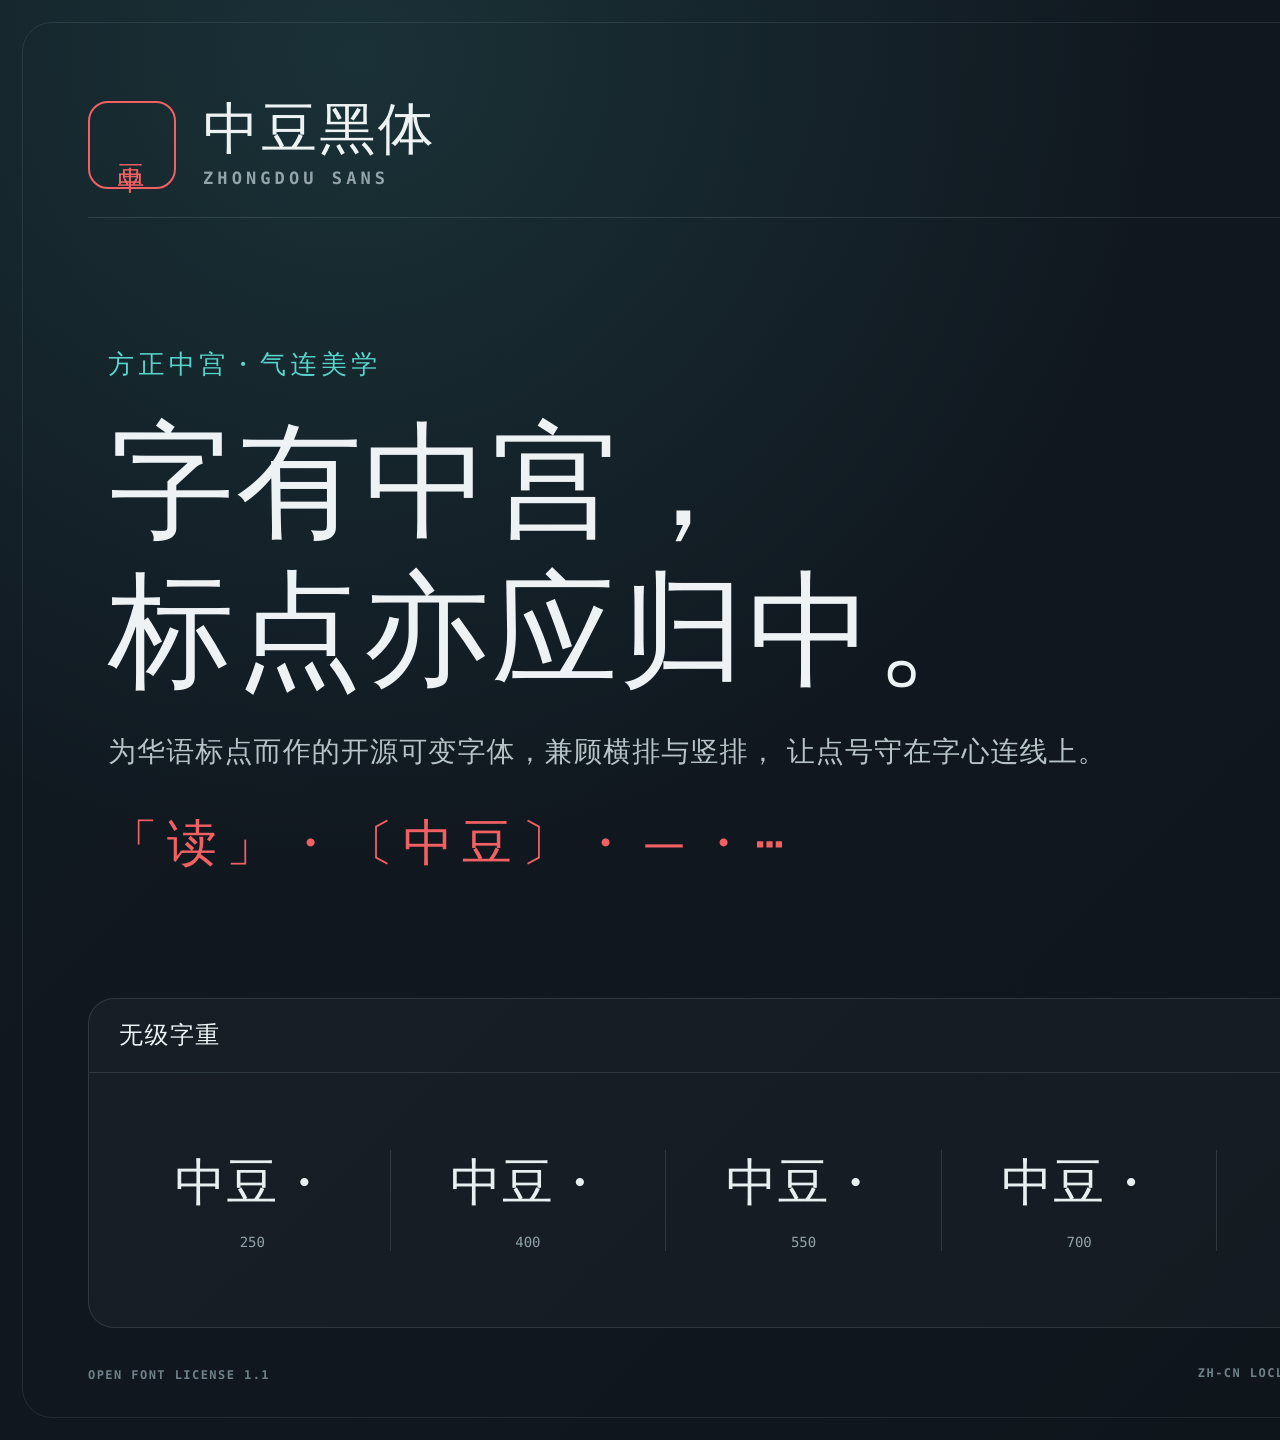
==== demo/index.html @ 7cc7fd5e "Automate demo image generation" ====
<!doctype html>
<html lang="zh-CN">
  <head>
    <meta charset="utf-8" />
    <meta name="viewport" content="width=device-width, initial-scale=1" />
    <title>中豆黑体字样</title>
    <link rel="stylesheet" href="./style.css" />
  </head>
  <body>
    <main id="demo" aria-label="中豆黑体自动生成字样">
      <header class="masthead">
        <div class="identity">
          <div class="seal" aria-hidden="true">中豆</div>
          <div>
            <h1>中豆黑体</h1>
            <p>ZHONGDOU SANS</p>
          </div>
        </div>
        <div class="edition">VARIABLE FONT・250—900</div>
      </header>

      <section class="hero">
        <div class="hero-copy">
          <p class="kicker">方正中宫・气连美学</p>
          <h2>字有中宫，<br />标点亦应归中。</h2>
          <p class="lede">
            为华语标点而作的开源可变字体，兼顾横排与竖排，
            让点号守在字心连线上。
          </p>
          <div class="symbol-line" aria-label="大挪移标点示例">
            「读」・〔中豆〕・⸺・⋯
          </div>
        </div>

        <div class="vertical-card">
          <div class="card-label">VERT・ZHS</div>
          <div class="vertical-grid" aria-hidden="true"></div>
          <p class="vertical-copy">
            天地有正气，杂然赋流形。下则为河岳，上则为日星。
          </p>
          <div class="vertical-note">居中点号・直角引号・龟甲括</div>
        </div>
      </section>

      <section class="showcase">
        <article class="weight-card">
          <div class="card-heading">
            <span>无级字重</span>
            <small>WEIGHT AXIS</small>
          </div>
          <div class="weight-row">
            <div style="--weight: 250"><b>中豆・</b><span>250</span></div>
            <div style="--weight: 400"><b>中豆・</b><span>400</span></div>
            <div style="--weight: 550"><b>中豆・</b><span>550</span></div>
            <div style="--weight: 700"><b>中豆・</b><span>700</span></div>
            <div style="--weight: 900"><b>中豆・</b><span>900</span></div>
          </div>
        </article>

        <article class="feature-card">
          <div class="card-heading">
            <span>标点变体</span>
            <small>OPENTYPE</small>
          </div>
          <div class="feature-row">
            <div>
              <small>居中・SS01</small>
              <p class="centered">，。！？：；、．</p>
            </div>
            <div>
              <small>蝌蚪・SS02</small>
              <p class="tadpole">，；「逗」</p>
            </div>
          </div>
        </article>
      </section>

      <footer>
        <span>OPEN FONT LICENSE 1.1</span>
        <span>ZH-CN LOCL・VERT・SS01・SS02・DLIG</span>
        <span>中外文混排</span>
      </footer>
    </main>
  </body>
</html>
---- demo/style.css ----
@font-face {
  font-family: "Zhongdou Demo";
  src: url("../build/ZhongdouSansVF.ttf") format("truetype-variations");
  font-style: normal;
  font-weight: 250 900;
  font-display: block;
}

:root {
  color-scheme: dark;
  --paper: #10161d;
  --paper-deep: #090d12;
  --ink: #edf3f5;
  --muted: #92a3aa;
  --cyan: #58d4cb;
  --red: #f16062;
  --line: rgba(199, 225, 228, 0.14);
  --font: "Zhongdou Demo", "Source Han Sans SC", sans-serif;
}

* {
  box-sizing: border-box;
}

html,
body {
  width: 2560px;
  height: 1440px;
  margin: 0;
  overflow: hidden;
  background: var(--paper-deep);
}

body {
  font-family: var(--font);
  color: var(--ink);
  text-rendering: geometricPrecision;
  font-synthesis: none;
}

#demo {
  position: relative;
  width: 2560px;
  height: 1440px;
  padding: 72px 88px 58px;
  overflow: hidden;
  background:
    radial-gradient(circle at 14% 4%, rgba(88, 212, 203, 0.13), transparent 31%),
    radial-gradient(circle at 92% 92%, rgba(241, 96, 98, 0.11), transparent 30%),
    linear-gradient(135deg, #111a22 0%, var(--paper) 56%, #0c1117 100%);
}

#demo::before {
  position: absolute;
  inset: 22px;
  border: 1px solid rgba(199, 225, 228, 0.1);
  border-radius: 30px;
  content: "";
  pointer-events: none;
}

.masthead,
.hero,
.showcase,
footer {
  position: relative;
  z-index: 1;
}

.masthead {
  display: flex;
  align-items: center;
  justify-content: space-between;
  height: 146px;
  border-bottom: 1px solid var(--line);
}

.identity {
  display: flex;
  align-items: center;
  gap: 27px;
}

.seal {
  display: grid;
  width: 88px;
  height: 88px;
  place-items: center;
  border: 2px solid var(--red);
  border-radius: 20px;
  color: var(--red);
  font-size: 27px;
  font-weight: 700;
  letter-spacing: -0.12em;
  writing-mode: vertical-rl;
}

h1,
.identity p,
.kicker,
.lede,
.symbol-line,
.vertical-copy,
.vertical-note,
.weight-row p,
footer {
  margin: 0;
}

h1 {
  font-size: 56px;
  font-weight: 650;
  line-height: 1;
  letter-spacing: 0.04em;
}

.identity p {
  margin-top: 12px;
  color: var(--muted);
  font-family: ui-monospace, "DejaVu Sans Mono", monospace;
  font-size: 17px;
  font-weight: 600;
  letter-spacing: 0.24em;
}

.edition,
.card-label {
  border: 1px solid rgba(88, 212, 203, 0.38);
  border-radius: 999px;
  color: var(--cyan);
  font-family: ui-monospace, "DejaVu Sans Mono", monospace;
  font-size: 17px;
  font-weight: 700;
  letter-spacing: 0.12em;
}

.edition {
  padding: 15px 23px 14px;
}

.hero {
  display: grid;
  grid-template-columns: minmax(0, 1fr) 650px;
  gap: 78px;
  height: 780px;
  padding: 66px 0 58px;
}

.hero-copy {
  display: flex;
  min-width: 0;
  flex-direction: column;
  justify-content: center;
  padding-left: 20px;
}

.kicker {
  color: var(--cyan);
  font-size: 26px;
  font-weight: 560;
  letter-spacing: 0.17em;
}

h2 {
  margin: 26px 0 22px;
  font-size: 126px;
  font-weight: 610;
  letter-spacing: 0.015em;
  line-height: 1.18;
}

.lede {
  max-width: 1280px;
  color: #b6c3c7;
  font-size: 28px;
  font-weight: 380;
  letter-spacing: 0.04em;
  line-height: 1.75;
}

.symbol-line {
  margin-top: 34px;
  color: var(--red);
  font-size: 50px;
  font-weight: 560;
  letter-spacing: 0.18em;
}

.vertical-card {
  position: relative;
  overflow: hidden;
  border: 1px solid rgba(199, 225, 228, 0.16);
  border-radius: 30px;
  background: linear-gradient(145deg, rgba(255, 255, 255, 0.055), rgba(255, 255, 255, 0.018));
  box-shadow: 0 30px 100px rgba(0, 0, 0, 0.22);
}

.card-label {
  position: absolute;
  top: 24px;
  left: 26px;
  z-index: 2;
  padding: 10px 16px 9px;
  font-size: 14px;
}

.vertical-grid {
  position: absolute;
  inset: 78px 42px 42px;
  opacity: 0.42;
  background-image:
    linear-gradient(var(--line) 1px, transparent 1px),
    linear-gradient(90deg, var(--line) 1px, transparent 1px);
  background-size: 92px 92px;
  mask-image: linear-gradient(to bottom, transparent, black 8%, black 92%, transparent);
}

.vertical-copy {
  position: absolute;
  top: 82px;
  right: 77px;
  height: 590px;
  color: #e2ebed;
  font-size: 46px;
  font-weight: 430;
  letter-spacing: 0.08em;
  line-height: 2;
  writing-mode: vertical-rl;
  text-orientation: mixed;
}

.vertical-note {
  position: absolute;
  bottom: 26px;
  left: 31px;
  color: var(--muted);
  font-size: 17px;
  letter-spacing: 0.12em;
}

.showcase {
  display: grid;
  grid-template-columns: 1.55fr 1fr;
  gap: 28px;
  height: 330px;
}

.weight-card,
.feature-card {
  border: 1px solid var(--line);
  border-radius: 26px;
  background: rgba(255, 255, 255, 0.026);
}

.card-heading {
  display: flex;
  align-items: center;
  justify-content: space-between;
  height: 74px;
  padding: 0 30px;
  border-bottom: 1px solid var(--line);
  font-size: 24px;
  font-weight: 580;
  letter-spacing: 0.06em;
}

.card-heading small,
.feature-row small {
  color: var(--muted);
  font-family: ui-monospace, "DejaVu Sans Mono", monospace;
  font-size: 13px;
  font-weight: 600;
  letter-spacing: 0.15em;
}

.weight-row {
  display: grid;
  height: 254px;
  grid-template-columns: repeat(5, 1fr);
  align-items: center;
  padding: 0 26px;
}

.weight-row > div {
  display: flex;
  min-width: 0;
  flex-direction: column;
  align-items: center;
  border-right: 1px solid var(--line);
  font-variation-settings: "wght" var(--weight);
}

.weight-row > div:last-child {
  border-right: 0;
}

.weight-row b {
  color: #e7eff1;
  font-size: 51px;
  font-weight: var(--weight);
  letter-spacing: 0.015em;
  white-space: nowrap;
}

.weight-row span {
  margin-top: 16px;
  color: var(--muted);
  font-family: ui-monospace, "DejaVu Sans Mono", monospace;
  font-size: 14px;
}

.feature-row {
  display: grid;
  height: 254px;
  grid-template-columns: 1fr 1fr;
  align-items: center;
  text-align: center;
}

.feature-row > div + div {
  border-left: 1px solid var(--line);
}

.feature-row p {
  margin: 24px 0 0;
  color: #e7eff1;
  font-size: 43px;
  font-weight: 520;
  white-space: nowrap;
}

.centered {
  font-feature-settings: "ss01" 1;
}

.tadpole {
  color: var(--red) !important;
  font-feature-settings: "ss02" 1;
}

footer {
  display: flex;
  align-items: end;
  justify-content: space-between;
  height: 54px;
  color: #6f8088;
  font-family: ui-monospace, "DejaVu Sans Mono", monospace;
  font-size: 12px;
  font-weight: 600;
  letter-spacing: 0.12em;
}
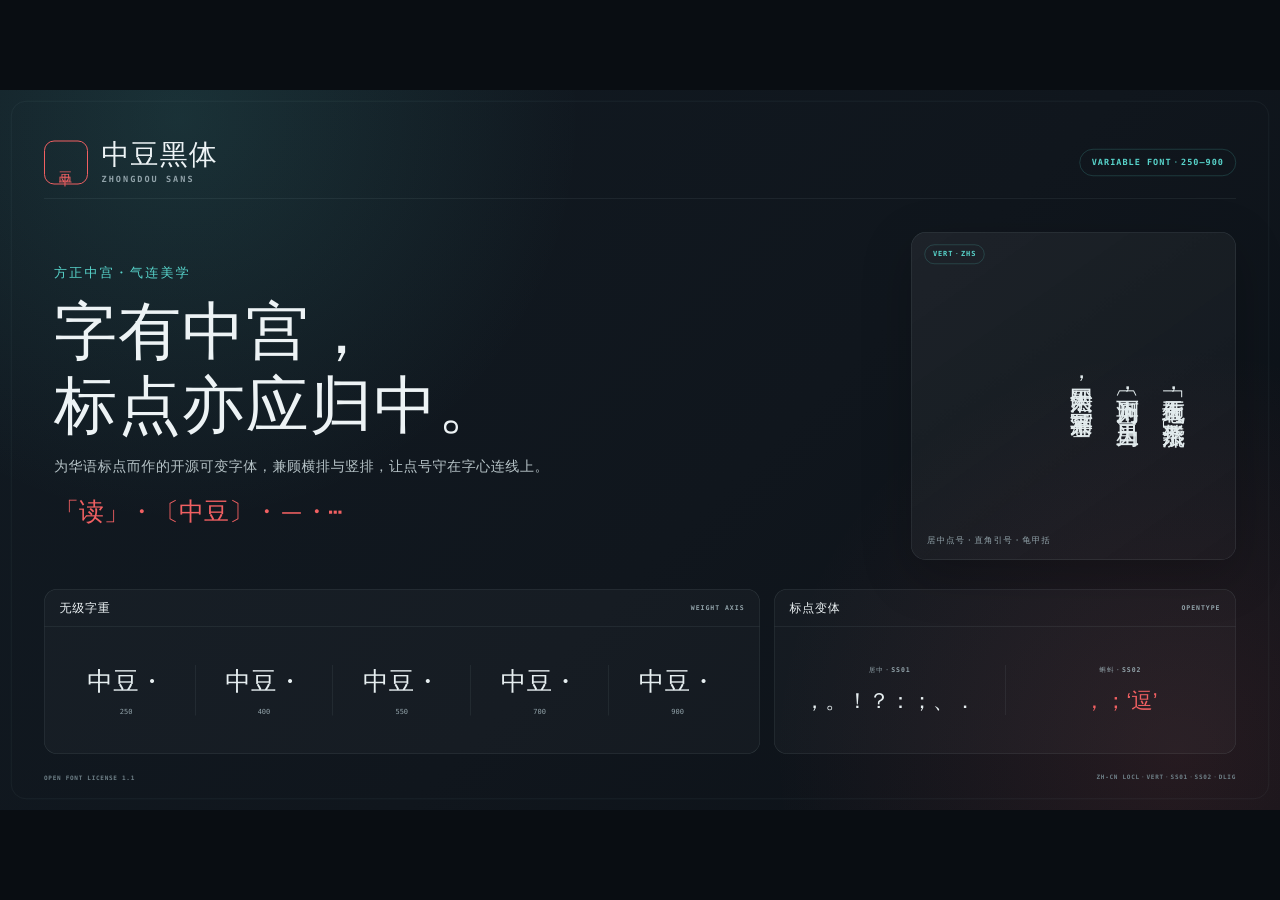
==== commit f4665cad: "Center bracket glyphs and refine demo" ====
--- a/demo/index.html
+++ b/demo/index.html
@@ -23,21 +23,14 @@
         <div class="hero-copy">
           <p class="kicker">方正中宫・气连美学</p>
           <h2>字有中宫，<br />标点亦应归中。</h2>
-          <p class="lede">
-            为华语标点而作的开源可变字体，兼顾横排与竖排，
-            让点号守在字心连线上。
-          </p>
-          <div class="symbol-line" aria-label="大挪移标点示例">
-            「读」・〔中豆〕・⸺・⋯
-          </div>
+          <p class="lede">为华语标点而作的开源可变字体，兼顾横排与竖排，让点号守在字心连线上。</p>
+          <div class="symbol-line" aria-label="大挪移标点示例">「读」・〔中豆〕・⸺・⋯</div>
         </div>
 
         <div class="vertical-card">
           <div class="card-label">VERT・ZHS</div>
           <div class="vertical-grid" aria-hidden="true"></div>
-          <p class="vertical-copy">
-            天地有正气，杂然赋流形。下则为河岳，上则为日星。
-          </p>
+          <p class="vertical-copy">「天地有正气，杂然流形」<br />〔下则为河岳，上为日星〕<br />于人曰浩然，沛乎塞苍冥。</p>
           <div class="vertical-note">居中点号・直角引号・龟甲括</div>
         </div>
       </section>
@@ -69,7 +62,7 @@
             </div>
             <div>
               <small>蝌蚪・SS02</small>
-              <p class="tadpole">，；「逗」</p>
+              <p class="tadpole">，；‘逗’</p>
             </div>
           </div>
         </article>
@@ -78,8 +71,17 @@
       <footer>
         <span>OPEN FONT LICENSE 1.1</span>
         <span>ZH-CN LOCL・VERT・SS01・SS02・DLIG</span>
-        <span>中外文混排</span>
       </footer>
     </main>
+    <script>
+      const demo = document.querySelector("#demo");
+      const fitDemo = () => {
+        const scale = Math.min(window.innerWidth / 2560, window.innerHeight / 1440);
+        demo.style.transform = `translate(-50%, -50%) scale(${scale})`;
+      };
+
+      fitDemo();
+      window.addEventListener("resize", fitDemo);
+    </script>
   </body>
 </html>
--- a/demo/style.css
+++ b/demo/style.css
@@ -24,8 +24,8 @@
 
 html,
 body {
-  width: 2560px;
-  height: 1440px;
+  width: 100%;
+  height: 100%;
   margin: 0;
   overflow: hidden;
   background: var(--paper-deep);
@@ -39,11 +39,14 @@
 }
 
 #demo {
-  position: relative;
+  position: fixed;
+  top: 50%;
+  left: 50%;
   width: 2560px;
   height: 1440px;
   padding: 72px 88px 58px;
   overflow: hidden;
+  transform-origin: center;
   background:
     radial-gradient(circle at 14% 4%, rgba(88, 212, 203, 0.13), transparent 31%),
     radial-gradient(circle at 92% 92%, rgba(241, 96, 98, 0.11), transparent 30%),
@@ -183,7 +186,6 @@
   color: var(--red);
   font-size: 50px;
   font-weight: 560;
-  letter-spacing: 0.18em;
 }
 
 .vertical-card {
@@ -217,14 +219,14 @@
 
 .vertical-copy {
   position: absolute;
-  top: 82px;
+  top: 0;
   right: 77px;
-  height: 590px;
+  height: 650px;
   color: #e2ebed;
   font-size: 46px;
   font-weight: 430;
-  letter-spacing: 0.08em;
   line-height: 2;
+  text-align: center;
   writing-mode: vertical-rl;
   text-orientation: mixed;
 }
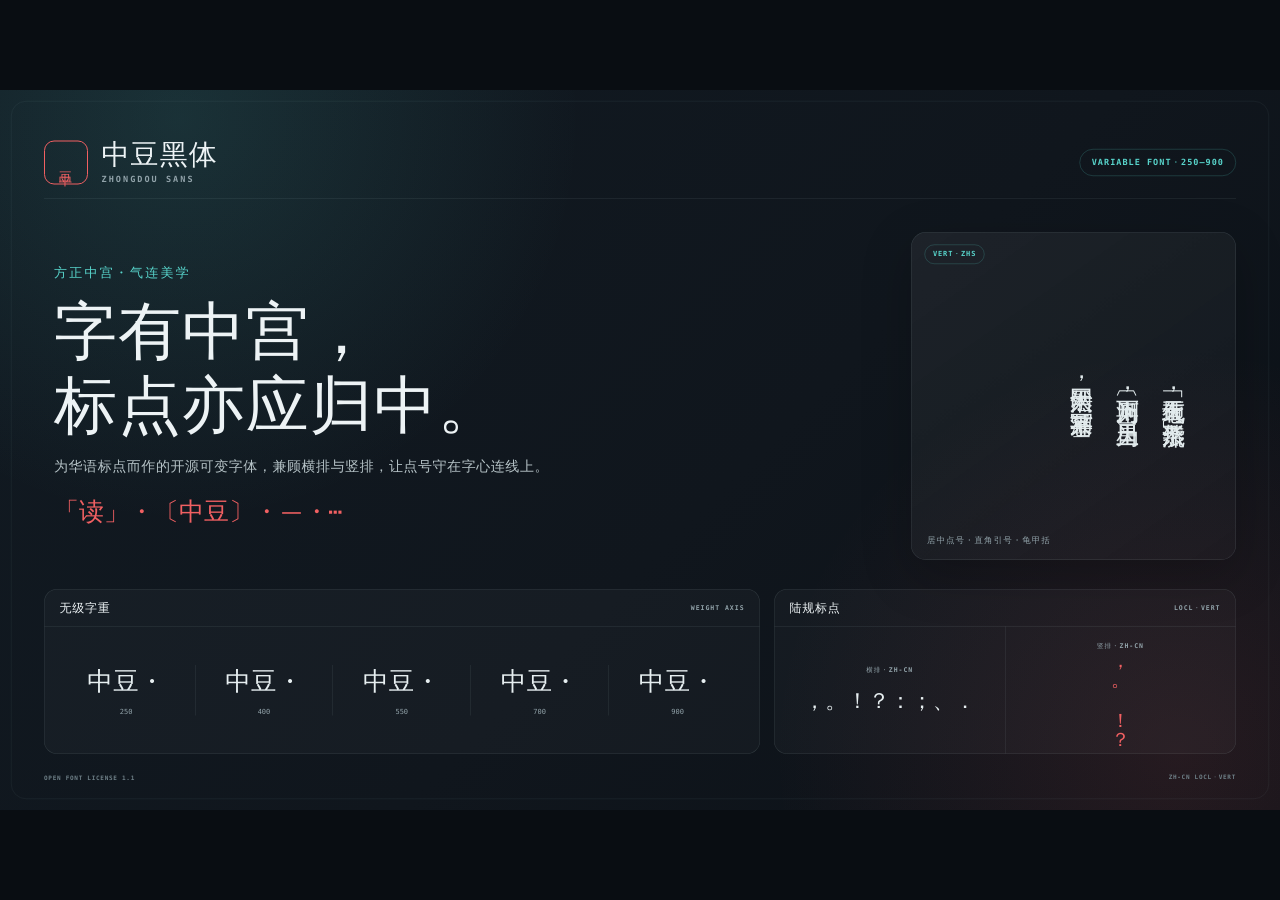
==== commit e2753786: "refactor: focus font on centered punctuation" ====
--- a/demo/index.html
+++ b/demo/index.html
@@ -52,17 +52,17 @@
 
         <article class="feature-card">
           <div class="card-heading">
-            <span>标点变体</span>
-            <small>OPENTYPE</small>
+            <span>陆规标点</span>
+            <small>LOCL・VERT</small>
           </div>
           <div class="feature-row">
             <div>
-              <small>居中・SS01</small>
-              <p class="centered">，。！？：；、．</p>
+              <small>横排・ZH-CN</small>
+              <p>，。！？：；、．</p>
             </div>
             <div>
-              <small>蝌蚪・SS02</small>
-              <p class="tadpole">，；‘逗’</p>
+              <small>竖排・ZH-CN</small>
+              <p class="vertical-sample">，。！？</p>
             </div>
           </div>
         </article>
@@ -70,7 +70,7 @@
 
       <footer>
         <span>OPEN FONT LICENSE 1.1</span>
-        <span>ZH-CN LOCL・VERT・SS01・SS02・DLIG</span>
+        <span>ZH-CN LOCL・VERT</span>
       </footer>
     </main>
     <script>
--- a/demo/style.css
+++ b/demo/style.css
@@ -323,6 +323,14 @@
   border-left: 1px solid var(--line);
 }
 
+.feature-row > div {
+  display: flex;
+  height: 100%;
+  flex-direction: column;
+  align-items: center;
+  justify-content: center;
+}
+
 .feature-row p {
   margin: 24px 0 0;
   color: #e7eff1;
@@ -331,13 +339,14 @@
   white-space: nowrap;
 }
 
-.centered {
-  font-feature-settings: "ss01" 1;
-}
-
-.tadpole {
+.vertical-sample {
+  display: inline-block;
+  height: auto;
   color: var(--red) !important;
-  font-feature-settings: "ss02" 1;
+  font-size: 38px !important;
+  line-height: 1;
+  text-orientation: mixed;
+  writing-mode: vertical-rl;
 }
 
 footer {
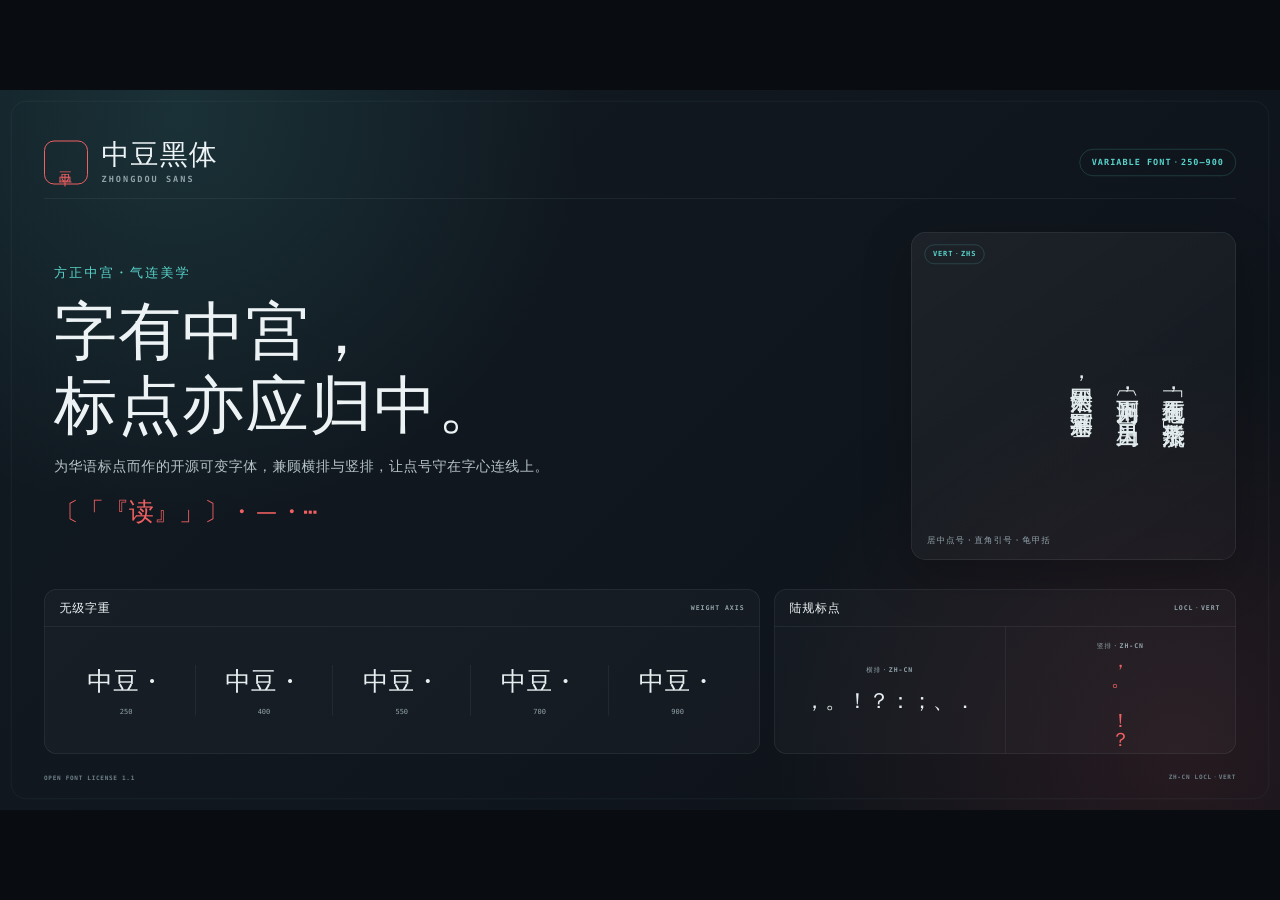
==== commit 4805180b: "fix: audit centered punctuation across weights" ====
--- a/demo/index.html
+++ b/demo/index.html
@@ -24,7 +24,7 @@
           <p class="kicker">方正中宫・气连美学</p>
           <h2>字有中宫，<br />标点亦应归中。</h2>
           <p class="lede">为华语标点而作的开源可变字体，兼顾横排与竖排，让点号守在字心连线上。</p>
-          <div class="symbol-line" aria-label="大挪移标点示例">「读」・〔中豆〕・⸺・⋯</div>
+          <div class="symbol-line" aria-label="大挪移标点示例">〔「『读』」〕・⸺・⋯</div>
         </div>
 
         <div class="vertical-card">
